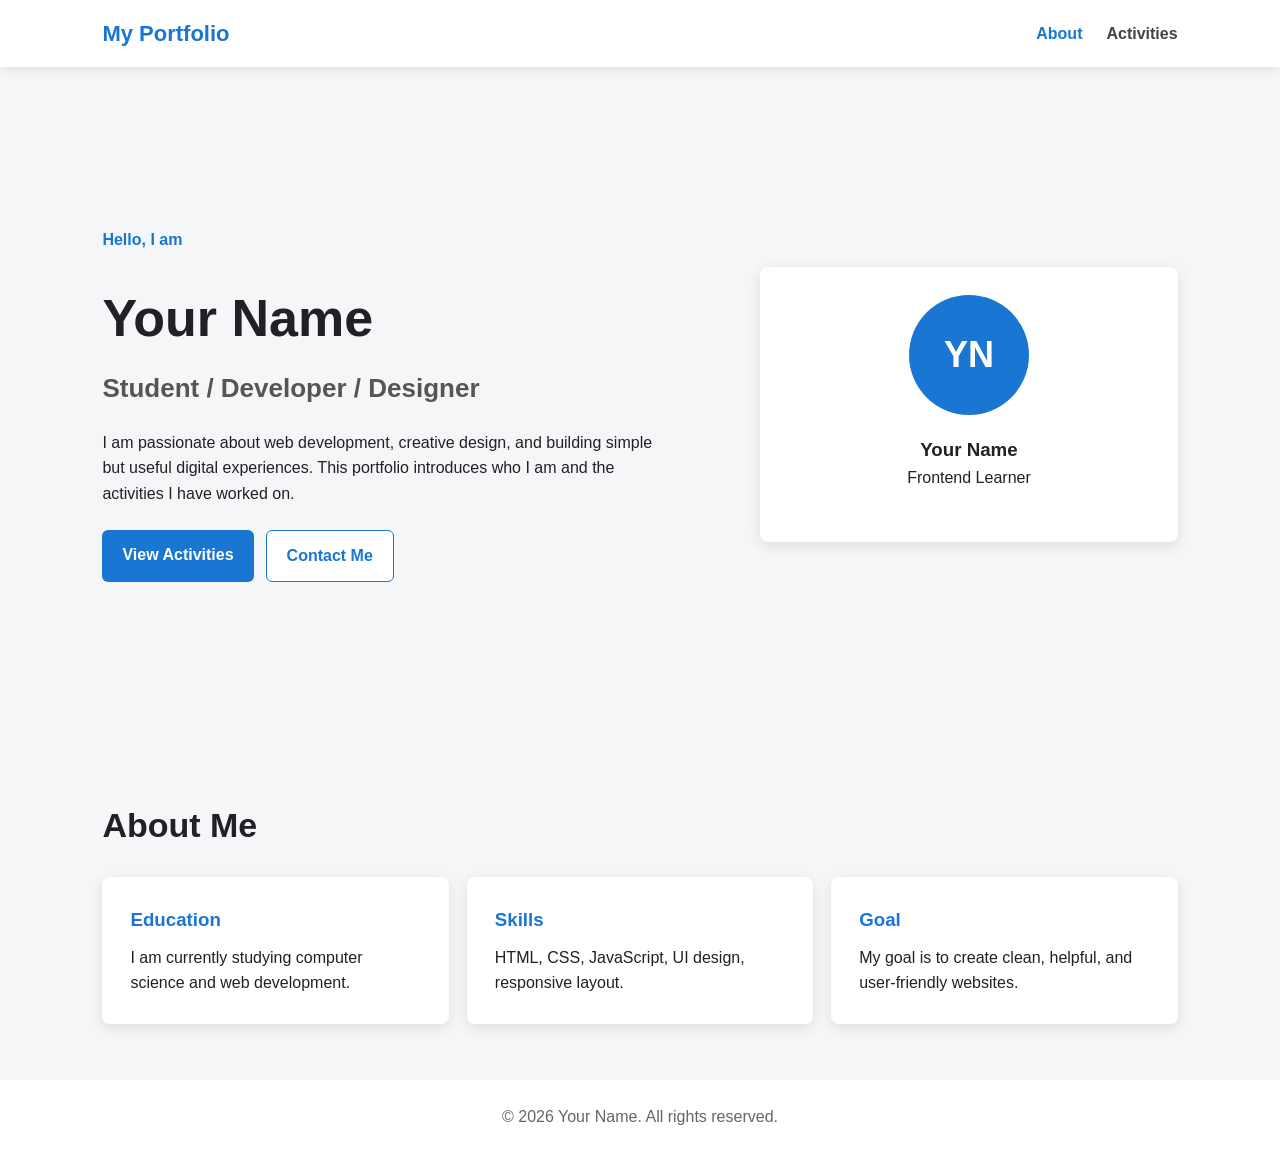
==== index.html @ 1d019994 "Add simple portfolio website" ====
<!DOCTYPE html>
<html lang="en">
<head>
  <meta charset="UTF-8" />
  <meta name="viewport" content="width=device-width, initial-scale=1.0" />
  <title>My Portfolio</title>
  <link rel="stylesheet" href="style.css" />
</head>
<body>
  <header class="navbar">
    <div class="logo">My Portfolio</div>

    <nav id="navMenu">
      <a href="index.html" class="active">About</a>
      <a href="activities.html">Activities</a>
    </nav>

    <button class="menu-btn" type="button" aria-label="Open navigation menu" onclick="toggleMenu()">☰</button>
  </header>

  <main class="container">
    <section class="hero">
      <div class="hero-text">
        <p class="label">Hello, I am</p>
        <h1>Your Name</h1>
        <h2>Student / Developer / Designer</h2>
        <p>
          I am passionate about web development, creative design, and building
          simple but useful digital experiences. This portfolio introduces who I
          am and the activities I have worked on.
        </p>

        <div class="button-group">
          <a href="activities.html" class="btn primary">View Activities</a>
          <a href="mailto:your@email.com" class="btn secondary">Contact Me</a>
        </div>
      </div>

      <div class="profile-card">
        <div class="avatar">YN</div>
        <h3>Your Name</h3>
        <p>Frontend Learner</p>
      </div>
    </section>

    <section class="section">
      <h2>About Me</h2>
      <div class="card-grid">
        <div class="card">
          <h3>Education</h3>
          <p>I am currently studying computer science and web development.</p>
        </div>

        <div class="card">
          <h3>Skills</h3>
          <p>HTML, CSS, JavaScript, UI design, responsive layout.</p>
        </div>

        <div class="card">
          <h3>Goal</h3>
          <p>My goal is to create clean, helpful, and user-friendly websites.</p>
        </div>
      </div>
    </section>
  </main>

  <footer>
    <p>© 2026 Your Name. All rights reserved.</p>
  </footer>

  <script src="script.js"></script>
</body>
</html>
---- style.css ----
* {
  box-sizing: border-box;
  margin: 0;
  padding: 0;
}

body {
  font-family: Arial, sans-serif;
  background: #f4f6f8;
  color: #202124;
  line-height: 1.6;
}

.navbar {
  position: sticky;
  top: 0;
  z-index: 10;
  display: flex;
  justify-content: space-between;
  align-items: center;
  padding: 16px 8%;
  background: #ffffff;
  box-shadow: 0 2px 10px rgba(0, 0, 0, 0.1);
}

.logo {
  font-size: 22px;
  font-weight: bold;
  color: #1976d2;
}

nav {
  display: flex;
  gap: 24px;
}

nav a {
  text-decoration: none;
  color: #444;
  font-weight: 600;
}

nav a.active,
nav a:hover {
  color: #1976d2;
}

.menu-btn {
  display: none;
  border: none;
  background: #1976d2;
  color: white;
  font-size: 22px;
  padding: 6px 12px;
  border-radius: 6px;
  cursor: pointer;
}

.container {
  width: 84%;
  max-width: 1100px;
  margin: 0 auto;
}

.hero {
  min-height: 75vh;
  display: grid;
  grid-template-columns: 1.5fr 1fr;
  gap: 32px;
  align-items: center;
}

.label {
  color: #1976d2;
  font-weight: bold;
  margin-bottom: 8px;
}

.hero h1 {
  font-size: 52px;
  margin-bottom: 8px;
}

.hero h2 {
  font-size: 26px;
  color: #555;
  margin-bottom: 20px;
}

.hero p {
  max-width: 560px;
  margin-bottom: 24px;
}

.button-group {
  display: flex;
  gap: 12px;
  flex-wrap: wrap;
}

.btn {
  display: inline-block;
  text-decoration: none;
  padding: 12px 20px;
  border-radius: 6px;
  font-weight: bold;
  transition: 0.2s;
}

.btn.primary {
  background: #1976d2;
  color: white;
}

.btn.secondary {
  background: white;
  color: #1976d2;
  border: 1px solid #1976d2;
}

.btn:hover {
  transform: translateY(-2px);
}

.profile-card,
.card,
.activity-card {
  background: white;
  border-radius: 8px;
  padding: 28px;
  box-shadow: 0 4px 14px rgba(0, 0, 0, 0.1);
}

.profile-card {
  text-align: center;
}

.avatar {
  width: 120px;
  height: 120px;
  margin: 0 auto 20px;
  border-radius: 50%;
  background: #1976d2;
  color: white;
  display: grid;
  place-items: center;
  font-size: 36px;
  font-weight: bold;
}

.section {
  padding: 56px 0;
}

.section h2,
.page-title h1 {
  font-size: 34px;
  margin-bottom: 24px;
}

.card-grid {
  display: grid;
  grid-template-columns: repeat(3, 1fr);
  gap: 18px;
}

.card h3,
.activity-card h2 {
  margin-bottom: 10px;
  color: #1976d2;
}

.page-title {
  padding: 64px 0 32px;
  text-align: center;
}

.activity-list {
  display: grid;
  gap: 18px;
  padding-bottom: 56px;
}

.activity-card {
  border-left: 5px solid #1976d2;
}

.tag {
  display: inline-block;
  background: #e3f2fd;
  color: #1976d2;
  padding: 4px 10px;
  border-radius: 999px;
  font-size: 14px;
  font-weight: bold;
  margin-bottom: 10px;
}

.date {
  margin-top: 12px;
  color: #666;
  font-size: 14px;
}

footer {
  text-align: center;
  padding: 24px;
  background: #ffffff;
  color: #666;
}

@media (max-width: 768px) {
  .navbar {
    padding: 14px 6%;
  }

  nav {
    display: none;
    position: absolute;
    top: 64px;
    right: 6%;
    flex-direction: column;
    background: white;
    padding: 16px;
    border-radius: 8px;
    box-shadow: 0 4px 14px rgba(0, 0, 0, 0.15);
  }

  nav.show {
    display: flex;
  }

  .menu-btn {
    display: block;
  }

  .container {
    width: 90%;
  }

  .hero {
    grid-template-columns: 1fr;
    padding: 48px 0;
    text-align: center;
  }

  .hero p {
    margin-left: auto;
    margin-right: auto;
  }

  .button-group {
    justify-content: center;
  }

  .hero h1 {
    font-size: 40px;
  }

  .card-grid {
    grid-template-columns: 1fr;
  }
}
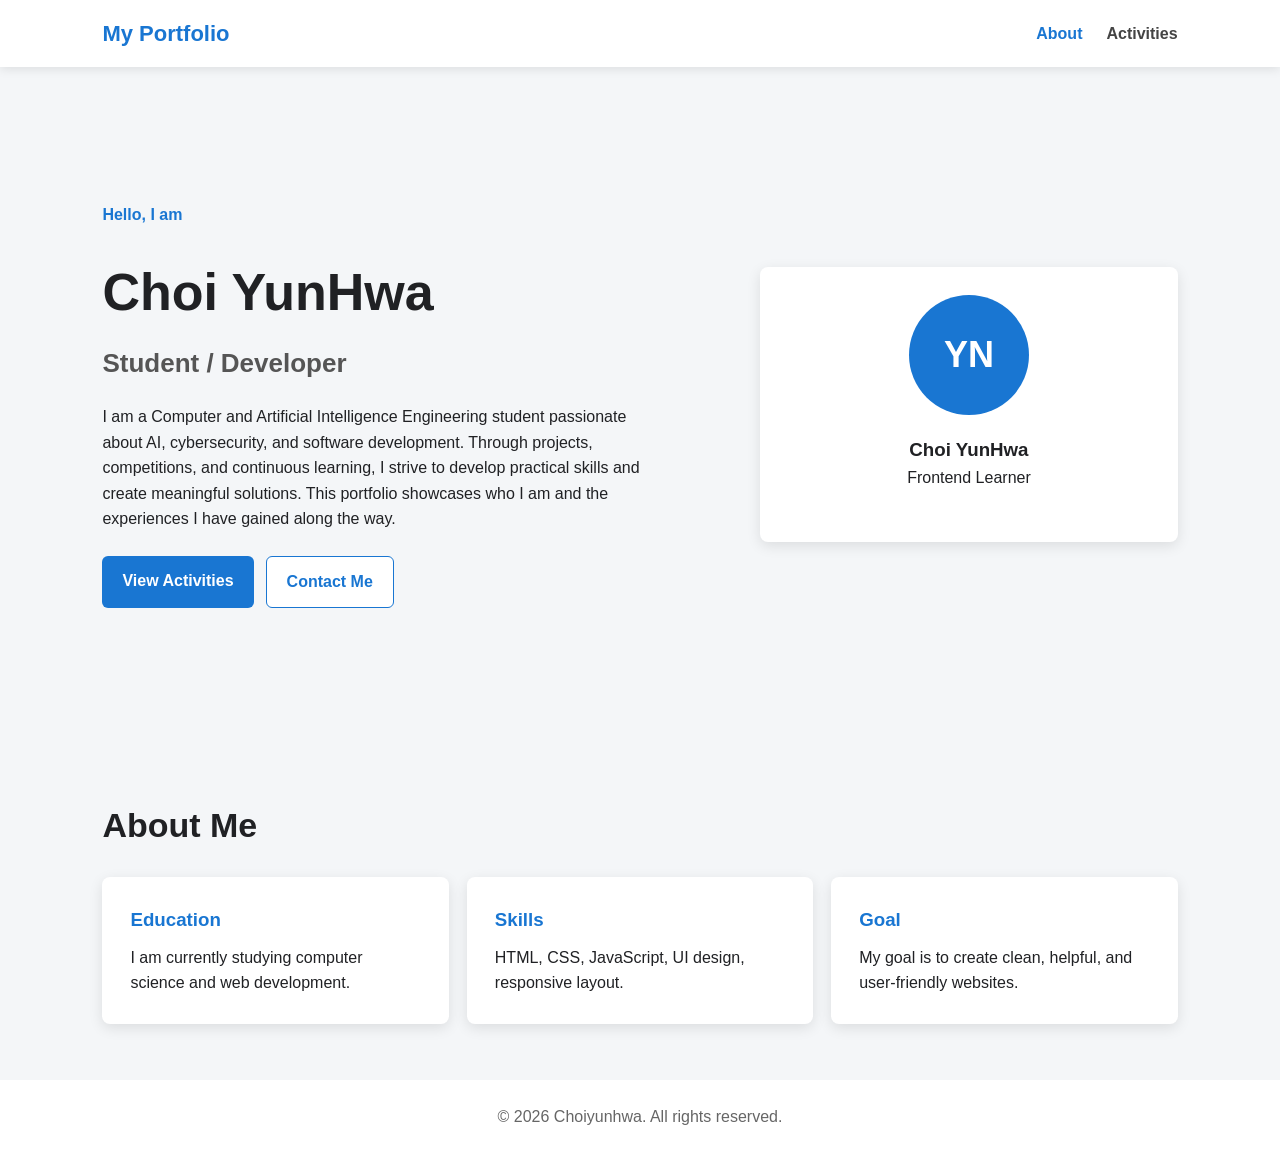
==== commit b6f63e82: "Update index.html" ====
--- a/index.html
+++ b/index.html
@@ -22,12 +22,14 @@
     <section class="hero">
       <div class="hero-text">
         <p class="label">Hello, I am</p>
-        <h1>Your Name</h1>
-        <h2>Student / Developer / Designer</h2>
+        <h1>Choi YunHwa</h1>
+        <h2>Student / Developer</h2>
         <p>
-          I am passionate about web development, creative design, and building
-          simple but useful digital experiences. This portfolio introduces who I
-          am and the activities I have worked on.
+          I am a Computer and Artificial Intelligence Engineering student passionate about
+          AI, cybersecurity, and software development. Through projects, competitions, and
+          continuous learning, I strive to develop practical skills and create meaningful
+          solutions. This portfolio showcases who I am and the experiences I have gained
+          along the way.
         </p>
 
         <div class="button-group">
@@ -38,7 +40,7 @@
 
       <div class="profile-card">
         <div class="avatar">YN</div>
-        <h3>Your Name</h3>
+        <h3>Choi YunHwa</h3>
         <p>Frontend Learner</p>
       </div>
     </section>
@@ -65,7 +67,7 @@
   </main>
 
   <footer>
-    <p>© 2026 Your Name. All rights reserved.</p>
+    <p>© 2026 Choiyunhwa. All rights reserved.</p>
   </footer>
 
   <script src="script.js"></script>
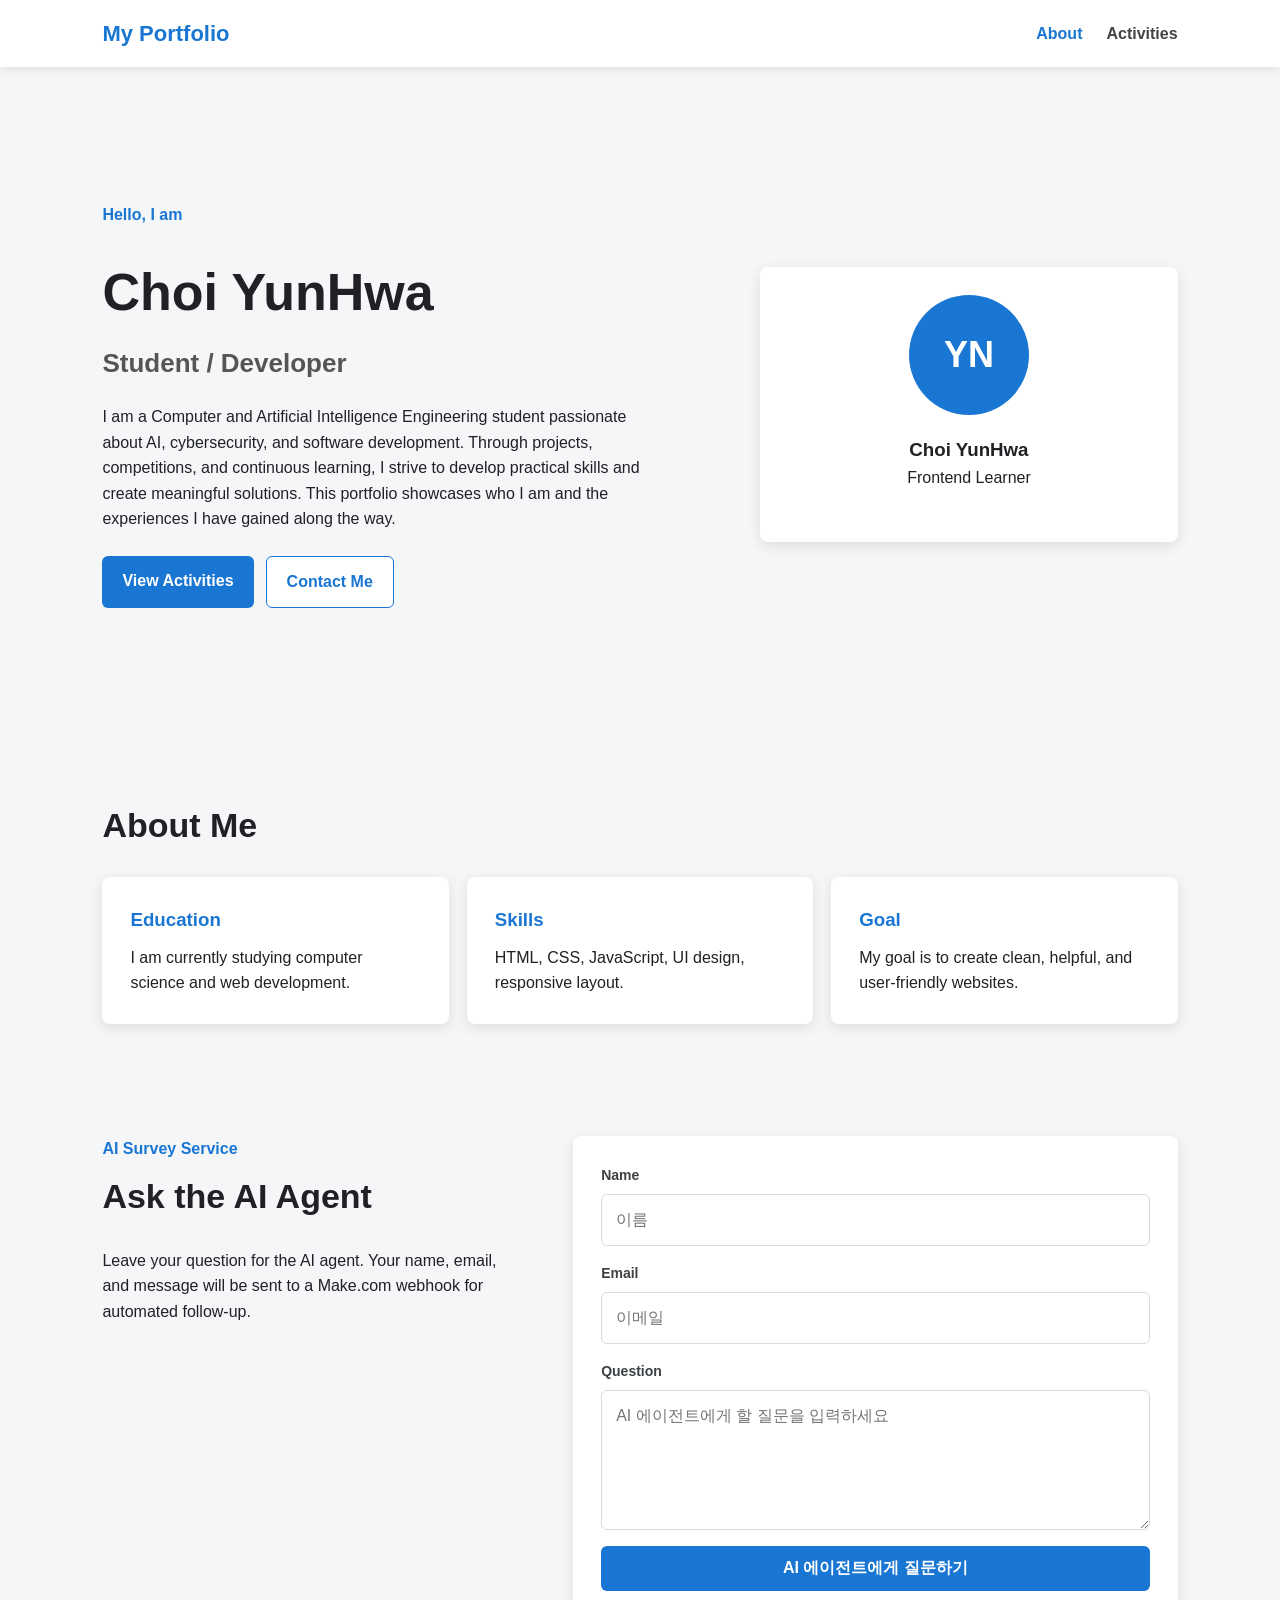
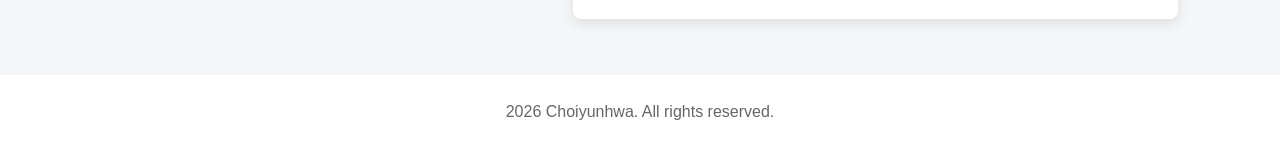
==== commit 018ca81d: "Add AI survey service form" ====
--- a/index.html
+++ b/index.html
@@ -15,7 +15,7 @@
       <a href="activities.html">Activities</a>
     </nav>
 
-    <button class="menu-btn" type="button" aria-label="Open navigation menu" onclick="toggleMenu()">☰</button>
+    <button class="menu-btn" type="button" aria-label="Open navigation menu" onclick="toggleMenu()">Menu</button>
   </header>
 
   <main class="container">
@@ -64,10 +64,42 @@
         </div>
       </div>
     </section>
+
+    <section class="section ai-service-section">
+      <div class="service-intro">
+        <p class="label">AI Survey Service</p>
+        <h2>Ask the AI Agent</h2>
+        <p>
+          Leave your question for the AI agent. Your name, email, and message
+          will be sent to a Make.com webhook for automated follow-up.
+        </p>
+      </div>
+
+      <form id="contactForm" class="ai-form">
+        <div class="form-row">
+          <label for="visitorName">Name</label>
+          <input type="text" id="visitorName" placeholder="&#51060;&#47492;" required>
+        </div>
+
+        <div class="form-row">
+          <label for="visitorEmail">Email</label>
+          <input type="email" id="visitorEmail" placeholder="&#51060;&#47700;&#51068;" required>
+        </div>
+
+        <div class="form-row">
+          <label for="visitorMessage">Question</label>
+          <textarea id="visitorMessage" placeholder="AI &#50640;&#51060;&#51204;&#53944;&#50640;&#44172; &#54624; &#51656;&#47928;&#51012; &#51077;&#47141;&#54616;&#49464;&#50836;" required></textarea>
+        </div>
+
+        <button type="submit" class="btn primary form-submit">AI &#50640;&#51060;&#51204;&#53944;&#50640;&#44172; &#51656;&#47928;&#54616;&#44592;</button>
+      </form>
+
+      <div id="responseMessage" class="response-message"></div>
+    </section>
   </main>
 
   <footer>
-    <p>© 2026 Choiyunhwa. All rights reserved.</p>
+    <p>2026 Choiyunhwa. All rights reserved.</p>
   </footer>
 
   <script src="script.js"></script>
--- a/style.css
+++ b/style.css
@@ -170,6 +170,74 @@
   color: #1976d2;
 }
 
+.ai-service-section {
+  display: grid;
+  grid-template-columns: 0.85fr 1.15fr;
+  gap: 24px;
+  align-items: start;
+}
+
+.service-intro p {
+  max-width: 420px;
+}
+
+.ai-form {
+  display: grid;
+  gap: 16px;
+  background: #ffffff;
+  border-radius: 8px;
+  padding: 28px;
+  box-shadow: 0 4px 14px rgba(0, 0, 0, 0.1);
+}
+
+.form-row {
+  display: grid;
+  gap: 8px;
+}
+
+.form-row label {
+  font-size: 14px;
+  font-weight: bold;
+  color: #3c4043;
+}
+
+.form-row input,
+.form-row textarea {
+  width: 100%;
+  border: 1px solid #d5dbe1;
+  border-radius: 6px;
+  padding: 12px 14px;
+  font: inherit;
+  color: #202124;
+  background: #ffffff;
+  transition: border-color 0.2s, box-shadow 0.2s;
+}
+
+.form-row textarea {
+  min-height: 140px;
+  resize: vertical;
+}
+
+.form-row input:focus,
+.form-row textarea:focus {
+  outline: none;
+  border-color: #1976d2;
+  box-shadow: 0 0 0 3px rgba(25, 118, 210, 0.16);
+}
+
+.form-submit {
+  border: none;
+  cursor: pointer;
+  font-size: 16px;
+}
+
+.response-message {
+  display: none;
+  grid-column: 2;
+  margin-top: -8px;
+  font-weight: bold;
+}
+
 .page-title {
   padding: 64px 0 32px;
   text-align: center;
@@ -260,4 +328,21 @@
   .card-grid {
     grid-template-columns: 1fr;
   }
-}
+
+  .ai-service-section {
+    grid-template-columns: 1fr;
+  }
+
+  .service-intro {
+    text-align: center;
+  }
+
+  .service-intro p {
+    margin-left: auto;
+    margin-right: auto;
+  }
+
+  .response-message {
+    grid-column: auto;
+  }
+}
